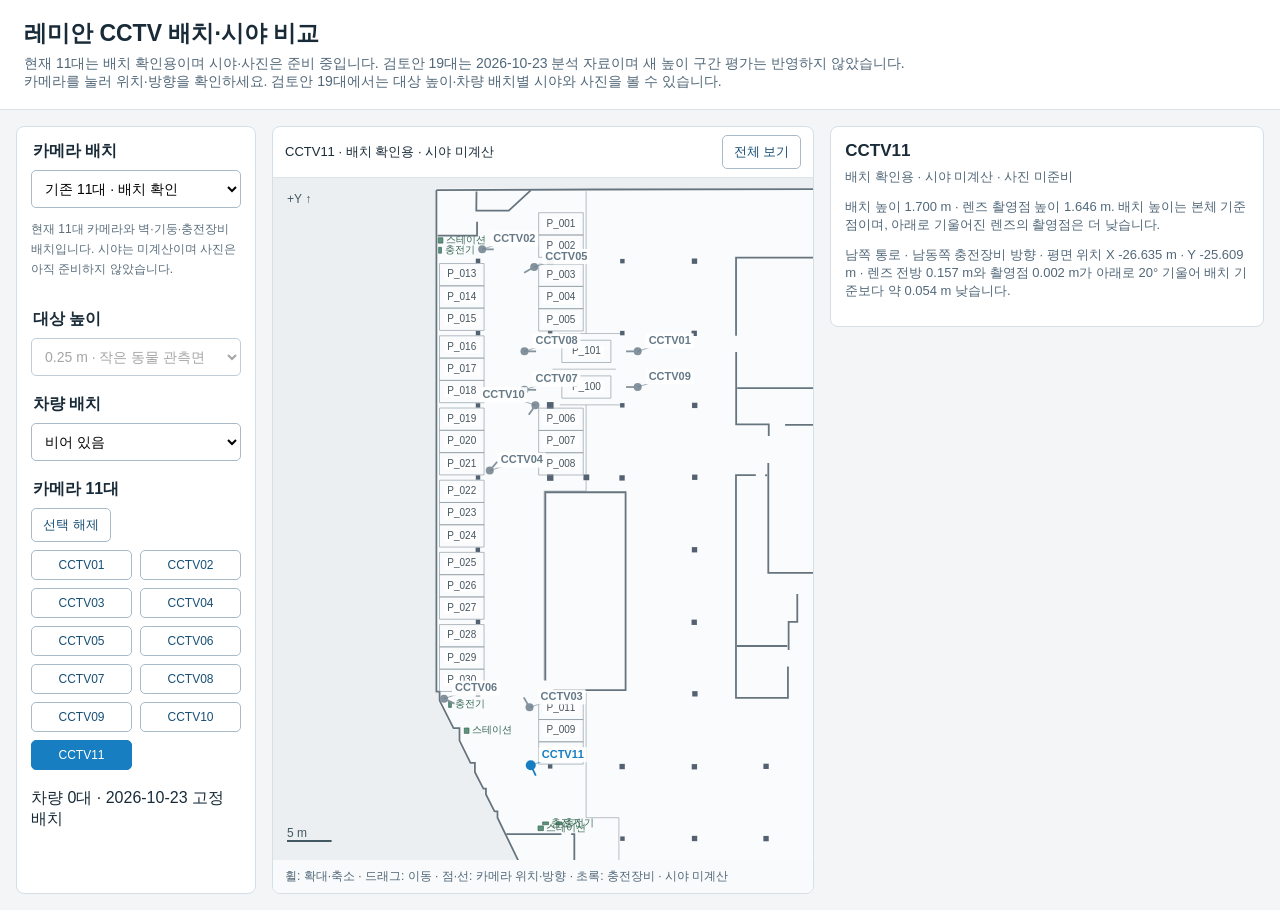
==== web/index.html @ c78596e7 "최신 11대 카메라 배치와 CCTV11 위치 미리보기 제공 Replace the old10 entry with an explicit placement-only current11 l" ====
<!doctype html><html lang="ko"><head><meta charset="utf-8"><meta name="viewport" content="width=device-width,initial-scale=1"><title>레미안 CCTV 배치·시야 비교</title><link rel="stylesheet" href="viewer.css"></head><body><header><h1>레미안 CCTV 배치·시야 비교</h1><p>현재 11대는 배치 확인용이며 시야·사진은 준비 중입니다. 검토안 19대는 2026-10-23 분석 자료이며 새 높이 구간 평가는 반영하지 않았습니다.</p><p>카메라를 눌러 위치·방향을 확인하세요. 검토안 19대에서는 대상 높이·차량 배치별 시야와 사진을 볼 수 있습니다.</p></header><main><aside><fieldset><legend>카메라 배치</legend><select id="layout" aria-label="카메라 배치"></select><p id="layout-description" class="note"></p></fieldset><fieldset><legend>대상 높이</legend><select id="height" aria-label="대상 높이"></select></fieldset><fieldset><legend>차량 배치</legend><select id="scenario" aria-label="차량 배치"><option value="empty">비어 있음</option><option value="full">꽉 참 · 29대</option><option value="double">이면주차 포함 · 35대</option></select></fieldset><fieldset><legend>카메라 <span id="count"></span></legend><div class="buttons"><button id="clear">선택 해제</button></div><div id="cameras"></div></fieldset><p id="vehicles"></p></aside><section class="map"><div class="toolbar"><span id="status" role="status">시야 데이터를 불러오는 중…</span><button id="fit">전체 보기</button></div><canvas id="plan" aria-label="CCTV 배치 평면도"></canvas><p id="map-help" class="help">휠: 확대·축소 · 드래그: 이동 · 연한 파랑: 전체 시야 · 진한 파랑: 선택한 카메라</p></section><section class="photo-panel"><h2 id="photo-title">카메라를 선택하세요</h2><p id="photo-scenario"></p><p id="camera-height"></p><p id="camera-location"></p><a id="photo-link" target="_blank" rel="noopener" hidden><img id="photo" alt="" hidden></a></section></main><script type="module" src="viewer.mjs"></script></body></html>
---- web/viewer.css ----
*{box-sizing:border-box}body{margin:0;font-family:Arial,"Noto Sans KR",sans-serif;background:#f3f5f7;color:#192b38}header{padding:18px 24px;background:white;border-bottom:1px solid #d9e2e9}h1{font-size:23px;margin:0 0 6px}header p{margin:0;color:#526879;font-size:14px}main{display:grid;grid-template-columns:240px minmax(300px,1fr) minmax(280px,.8fr);gap:16px;padding:16px;height:calc(100dvh - 100px);min-height:600px}aside{overflow:auto;padding:14px;background:white;border:1px solid #d5dfe7;border-radius:8px}fieldset{border:0;padding:0;margin:0 0 18px}legend{font-weight:bold;margin-bottom:8px}select{width:100%;padding:9px;border:1px solid #a8bac7;border-radius:5px;background:white;font-size:14px}button{cursor:pointer;padding:7px 11px;background:white;border:1px solid #a8bac7;border-radius:5px;color:#174f76}.buttons{display:flex;gap:7px;margin-bottom:8px}#cameras{display:grid;grid-template-columns:1fr 1fr;gap:8px}label{font-size:14px;display:flex;align-items:center;gap:4px}.camera-button{padding:7px 4px;font-size:12px;overflow-wrap:anywhere}.camera-button[aria-pressed="true"]{background:#167ec1;color:white;border-color:#167ec1}.note{font-size:12px;color:#5b6f7d;line-height:1.65}.map{display:flex;flex-direction:column;min-width:0;min-height:0;border:1px solid #d5dfe7;background:white;border-radius:8px;overflow:hidden}.toolbar{padding:8px 12px;border-bottom:1px solid #dce4eb;display:flex;justify-content:space-between;align-items:center;gap:10px;font-size:13px}canvas{display:block;flex:1;min-height:0;width:100%;touch-action:none;cursor:grab}canvas:active{cursor:grabbing}.help{margin:0;padding:8px 12px;background:#f8fafb;font-size:12px;color:#526879}button:focus-visible,select:focus-visible,input:focus-visible{outline:3px solid #e69f00;outline-offset:2px}@media(max-width:760px){header{padding:14px}main{display:flex;flex-direction:column;height:auto;padding:10px;min-height:0}aside{overflow:visible;display:grid;grid-template-columns:1fr 1fr;gap:12px}fieldset{margin:0}fieldset:nth-child(1),fieldset:nth-child(4){grid-column:1/-1}#cameras{grid-template-columns:repeat(5,1fr);gap:8px 2px}label{font-size:12px}.note{grid-column:1/-1;margin:0}.map{height:75dvh;min-height:520px}#vehicles{margin:0;font-size:13px}.help{font-size:11px}}

.photo-panel{min-width:0;padding:14px;background:white;border:1px solid #d5dfe7;border-radius:8px;overflow:auto;align-self:start}.photo-panel h2{font-size:17px;margin:0 0 7px}.photo-panel p{font-size:13px;color:#526879;margin:0 0 12px}.photo-panel img{width:100%;height:auto;display:block}.photo-panel a{display:block}.photo-panel [hidden]{display:none}.photo-panel a:focus-visible{outline:3px solid #e69f00}.camera-button:focus-visible{outline:3px solid #e69f00;outline-offset:2px}@media(min-width:761px) and (max-width:1100px){main{grid-template-columns:240px 1fr;height:auto;min-height:calc(100dvh - 100px)}.map{height:75dvh;min-height:600px}.photo-panel{grid-column:2}}@media(max-width:760px){.photo-panel{width:100%;overflow:visible}.camera-button{font-size:11px}}
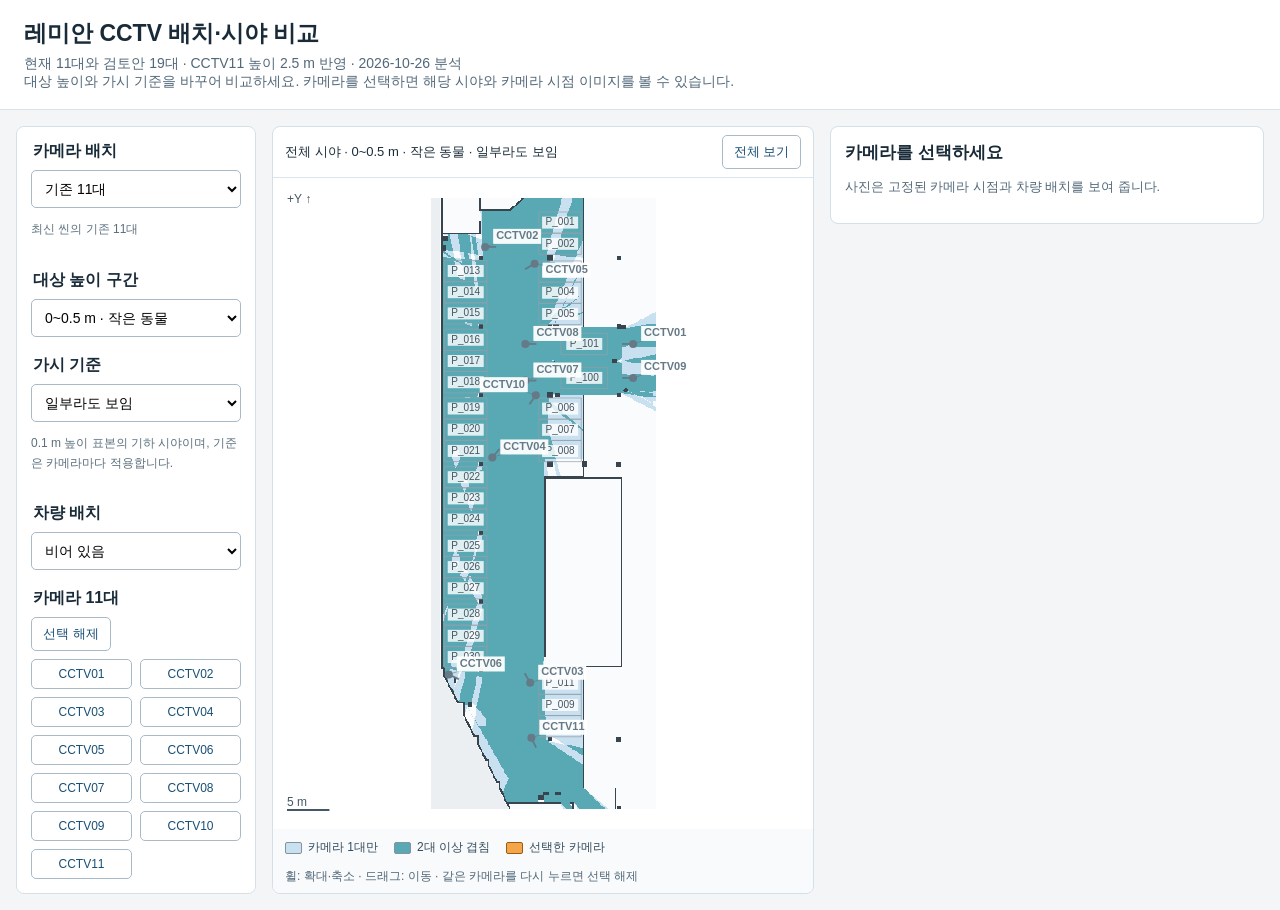
==== commit 6f367beb: "최신 CCTV 사진과 높이 구간별 단일·중복·선택 시야 제공 Refresh current11 and unchanged19 camera layouts on the same scene" ====
--- a/web/index.html
+++ b/web/index.html
@@ -1 +1,17 @@
-<!doctype html><html lang="ko"><head><meta charset="utf-8"><meta name="viewport" content="width=device-width,initial-scale=1"><title>레미안 CCTV 배치·시야 비교</title><link rel="stylesheet" href="viewer.css"></head><body><header><h1>레미안 CCTV 배치·시야 비교</h1><p>현재 11대는 배치 확인용이며 시야·사진은 준비 중입니다. 검토안 19대는 2026-10-23 분석 자료이며 새 높이 구간 평가는 반영하지 않았습니다.</p><p>카메라를 눌러 위치·방향을 확인하세요. 검토안 19대에서는 대상 높이·차량 배치별 시야와 사진을 볼 수 있습니다.</p></header><main><aside><fieldset><legend>카메라 배치</legend><select id="layout" aria-label="카메라 배치"></select><p id="layout-description" class="note"></p></fieldset><fieldset><legend>대상 높이</legend><select id="height" aria-label="대상 높이"></select></fieldset><fieldset><legend>차량 배치</legend><select id="scenario" aria-label="차량 배치"><option value="empty">비어 있음</option><option value="full">꽉 참 · 29대</option><option value="double">이면주차 포함 · 35대</option></select></fieldset><fieldset><legend>카메라 <span id="count"></span></legend><div class="buttons"><button id="clear">선택 해제</button></div><div id="cameras"></div></fieldset><p id="vehicles"></p></aside><section class="map"><div class="toolbar"><span id="status" role="status">시야 데이터를 불러오는 중…</span><button id="fit">전체 보기</button></div><canvas id="plan" aria-label="CCTV 배치 평면도"></canvas><p id="map-help" class="help">휠: 확대·축소 · 드래그: 이동 · 연한 파랑: 전체 시야 · 진한 파랑: 선택한 카메라</p></section><section class="photo-panel"><h2 id="photo-title">카메라를 선택하세요</h2><p id="photo-scenario"></p><p id="camera-height"></p><p id="camera-location"></p><a id="photo-link" target="_blank" rel="noopener" hidden><img id="photo" alt="" hidden></a></section></main><script type="module" src="viewer.mjs"></script></body></html>
+<!doctype html>
+<html lang="ko">
+<head><meta charset="utf-8"><meta name="viewport" content="width=device-width,initial-scale=1"><title>레미안 CCTV 배치·시야 비교</title><link rel="stylesheet" href="viewer.css"></head>
+<body>
+<header><h1>레미안 CCTV 배치·시야 비교</h1><p>현재 11대와 검토안 19대 · CCTV11 높이 2.5 m 반영 · 2026-10-26 분석</p><p>대상 높이와 가시 기준을 바꾸어 비교하세요. 카메라를 선택하면 해당 시야와 카메라 시점 이미지를 볼 수 있습니다.</p></header>
+<main>
+<aside>
+<fieldset><legend>카메라 배치</legend><select id="layout" aria-label="카메라 배치"></select><p id="layout-description" class="note"></p></fieldset>
+<fieldset><legend>대상 높이 구간</legend><select id="band" aria-label="대상 높이 구간"></select></fieldset>
+<fieldset><legend>가시 기준</legend><select id="mode" aria-label="가시 기준"></select><p class="note">0.1 m 높이 표본의 기하 시야이며, 기준은 카메라마다 적용합니다.</p></fieldset>
+<fieldset><legend>차량 배치</legend><select id="scenario" aria-label="차량 배치"><option value="empty">비어 있음</option><option value="full">꽉 참 · 29대</option><option value="double">이면주차 포함 · 35대</option></select></fieldset>
+<fieldset class="camera-controls"><legend>카메라 <span id="count"></span></legend><div class="buttons"><button id="clear">선택 해제</button></div><div id="cameras"></div></fieldset><p id="vehicles"></p>
+</aside>
+<section class="map"><div class="toolbar"><span id="status" role="status">시야 데이터를 불러오는 중…</span><button id="fit">전체 보기</button></div><canvas id="plan" aria-label="CCTV 가시 영역 평면도"></canvas><ul class="coverage-legend" aria-label="가시 영역 색상"><li><span class="swatch single"></span>카메라 1대만</li><li><span class="swatch overlap"></span>2대 이상 겹침</li><li><span class="swatch selected"></span>선택한 카메라</li></ul><p id="map-help" class="help">휠: 확대·축소 · 드래그: 이동 · 같은 카메라를 다시 누르면 선택 해제</p></section>
+<section class="photo-panel"><h2 id="photo-title">카메라를 선택하세요</h2><p id="photo-scenario"></p><p id="camera-height"></p><p id="camera-location"></p><a id="photo-link" target="_blank" rel="noopener" hidden><img id="photo" alt="" hidden></a><p class="note">사진은 고정된 카메라 시점과 차량 배치를 보여 줍니다.</p></section>
+</main><script type="module" src="viewer.mjs"></script>
+</body></html>
--- a/web/viewer.css
+++ b/web/viewer.css
@@ -1,3 +1,5 @@
-*{box-sizing:border-box}body{margin:0;font-family:Arial,"Noto Sans KR",sans-serif;background:#f3f5f7;color:#192b38}header{padding:18px 24px;background:white;border-bottom:1px solid #d9e2e9}h1{font-size:23px;margin:0 0 6px}header p{margin:0;color:#526879;font-size:14px}main{display:grid;grid-template-columns:240px minmax(300px,1fr) minmax(280px,.8fr);gap:16px;padding:16px;height:calc(100dvh - 100px);min-height:600px}aside{overflow:auto;padding:14px;background:white;border:1px solid #d5dfe7;border-radius:8px}fieldset{border:0;padding:0;margin:0 0 18px}legend{font-weight:bold;margin-bottom:8px}select{width:100%;padding:9px;border:1px solid #a8bac7;border-radius:5px;background:white;font-size:14px}button{cursor:pointer;padding:7px 11px;background:white;border:1px solid #a8bac7;border-radius:5px;color:#174f76}.buttons{display:flex;gap:7px;margin-bottom:8px}#cameras{display:grid;grid-template-columns:1fr 1fr;gap:8px}label{font-size:14px;display:flex;align-items:center;gap:4px}.camera-button{padding:7px 4px;font-size:12px;overflow-wrap:anywhere}.camera-button[aria-pressed="true"]{background:#167ec1;color:white;border-color:#167ec1}.note{font-size:12px;color:#5b6f7d;line-height:1.65}.map{display:flex;flex-direction:column;min-width:0;min-height:0;border:1px solid #d5dfe7;background:white;border-radius:8px;overflow:hidden}.toolbar{padding:8px 12px;border-bottom:1px solid #dce4eb;display:flex;justify-content:space-between;align-items:center;gap:10px;font-size:13px}canvas{display:block;flex:1;min-height:0;width:100%;touch-action:none;cursor:grab}canvas:active{cursor:grabbing}.help{margin:0;padding:8px 12px;background:#f8fafb;font-size:12px;color:#526879}button:focus-visible,select:focus-visible,input:focus-visible{outline:3px solid #e69f00;outline-offset:2px}@media(max-width:760px){header{padding:14px}main{display:flex;flex-direction:column;height:auto;padding:10px;min-height:0}aside{overflow:visible;display:grid;grid-template-columns:1fr 1fr;gap:12px}fieldset{margin:0}fieldset:nth-child(1),fieldset:nth-child(4){grid-column:1/-1}#cameras{grid-template-columns:repeat(5,1fr);gap:8px 2px}label{font-size:12px}.note{grid-column:1/-1;margin:0}.map{height:75dvh;min-height:520px}#vehicles{margin:0;font-size:13px}.help{font-size:11px}}
+*{box-sizing:border-box}body{margin:0;font-family:Arial,"Noto Sans KR",sans-serif;background:#f3f5f7;color:#192b38}header{padding:18px 24px;background:white;border-bottom:1px solid #d9e2e9}h1{font-size:23px;margin:0 0 6px}header p{margin:0;color:#526879;font-size:14px}main{display:grid;grid-template-columns:240px minmax(300px,1fr) minmax(280px,.8fr);gap:16px;padding:16px;height:calc(100dvh - 100px);min-height:600px}aside{overflow:auto;padding:14px;background:white;border:1px solid #d5dfe7;border-radius:8px}fieldset{border:0;padding:0;margin:0 0 18px}legend{font-weight:bold;margin-bottom:8px}select{width:100%;padding:9px;border:1px solid #a8bac7;border-radius:5px;background:white;font-size:14px}button{cursor:pointer;padding:7px 11px;background:white;border:1px solid #a8bac7;border-radius:5px;color:#174f76}.buttons{display:flex;gap:7px;margin-bottom:8px}#cameras{display:grid;grid-template-columns:1fr 1fr;gap:8px}label{font-size:14px;display:flex;align-items:center;gap:4px}.camera-button{padding:7px 4px;font-size:12px;overflow-wrap:anywhere}.camera-button[aria-pressed="true"]{background:#f3a64a;color:#40280a;border-color:#9b5b12;font-weight:bold}.note{font-size:12px;color:#5b6f7d;line-height:1.65}.map{display:flex;flex-direction:column;min-width:0;min-height:0;border:1px solid #d5dfe7;background:white;border-radius:8px;overflow:hidden}.toolbar{padding:8px 12px;border-bottom:1px solid #dce4eb;display:flex;justify-content:space-between;align-items:center;gap:10px;font-size:13px}canvas{display:block;flex:1;min-height:0;width:100%;touch-action:none;cursor:grab}canvas:active{cursor:grabbing}.help{margin:0;padding:8px 12px;background:#f8fafb;font-size:12px;color:#526879}button:focus-visible,select:focus-visible,input:focus-visible{outline:3px solid #e69f00;outline-offset:2px}@media(max-width:760px){header{padding:14px}main{display:flex;flex-direction:column;height:auto;padding:10px;min-height:0}aside{overflow:visible;display:grid;grid-template-columns:1fr 1fr;gap:12px}fieldset{margin:0}fieldset:nth-child(1),fieldset.camera-controls{grid-column:1/-1}#cameras{grid-template-columns:repeat(5,1fr);gap:8px 2px}label{font-size:12px}.note{grid-column:1/-1;margin:0}.map{height:75dvh;min-height:520px}#vehicles{margin:0;font-size:13px}.help{font-size:11px}}
 
 .photo-panel{min-width:0;padding:14px;background:white;border:1px solid #d5dfe7;border-radius:8px;overflow:auto;align-self:start}.photo-panel h2{font-size:17px;margin:0 0 7px}.photo-panel p{font-size:13px;color:#526879;margin:0 0 12px}.photo-panel img{width:100%;height:auto;display:block}.photo-panel a{display:block}.photo-panel [hidden]{display:none}.photo-panel a:focus-visible{outline:3px solid #e69f00}.camera-button:focus-visible{outline:3px solid #e69f00;outline-offset:2px}@media(min-width:761px) and (max-width:1100px){main{grid-template-columns:240px 1fr;height:auto;min-height:calc(100dvh - 100px)}.map{height:75dvh;min-height:600px}.photo-panel{grid-column:2}}@media(max-width:760px){.photo-panel{width:100%;overflow:visible}.camera-button{font-size:11px}}
+
+.coverage-legend{display:flex;flex-wrap:wrap;gap:8px 16px;list-style:none;margin:0;padding:10px 12px 4px;background:#f8fafb;font-size:12px;color:#344c5c}.coverage-legend li{display:flex;align-items:center;gap:6px}.swatch{width:17px;height:12px;border:1px solid #84939d;border-radius:2px}.swatch.single{background:#c8e0ef}.swatch.overlap{background:#58a9b4}.swatch.selected{background:#f3a64a;border-color:#9b5b12}
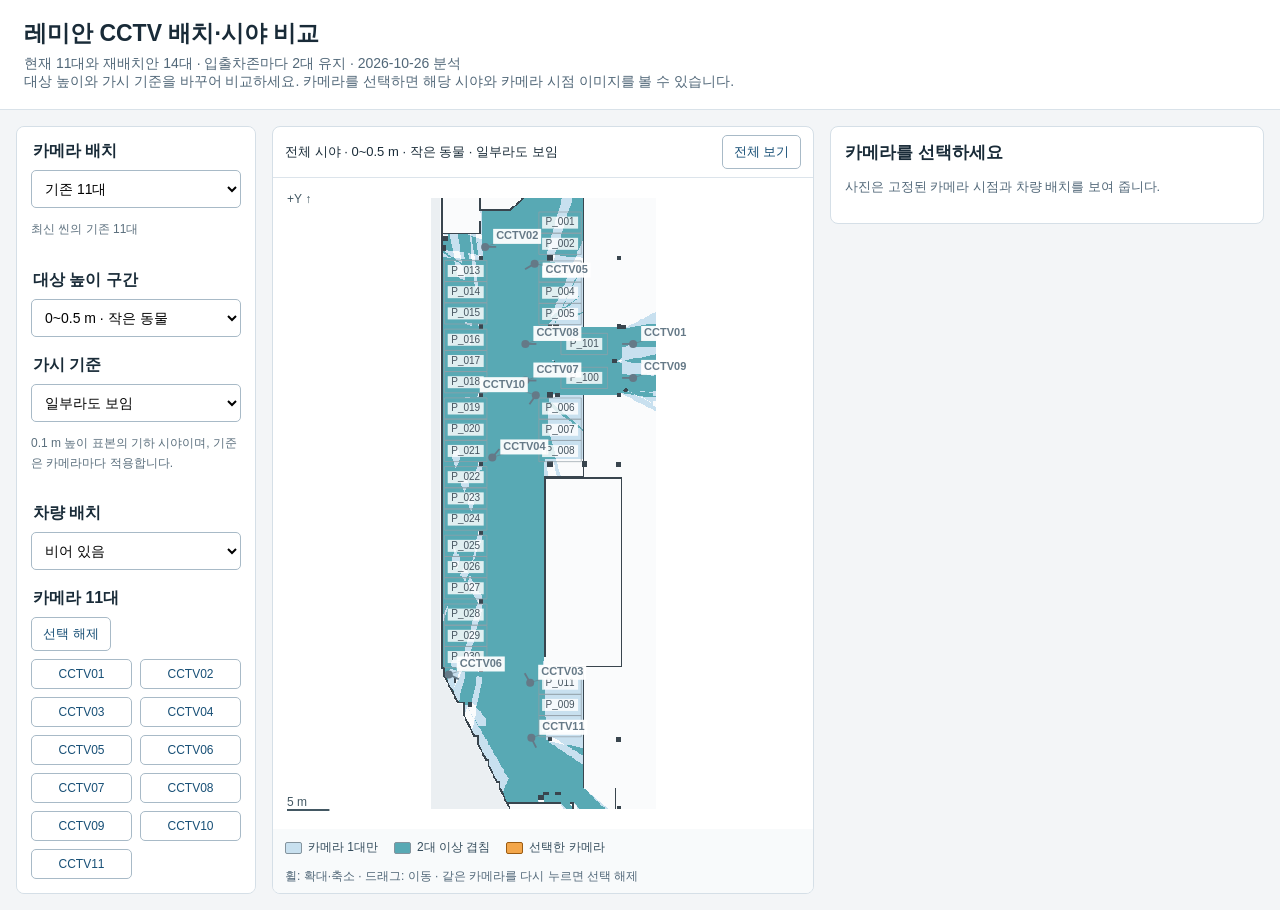
==== commit dde534b9: "카메라 역할과 실제 구도를 기준으로 14대 재배치안 갱신" ====
--- a/web/index.html
+++ b/web/index.html
@@ -2,7 +2,7 @@
 <html lang="ko">
 <head><meta charset="utf-8"><meta name="viewport" content="width=device-width,initial-scale=1"><title>레미안 CCTV 배치·시야 비교</title><link rel="stylesheet" href="viewer.css"></head>
 <body>
-<header><h1>레미안 CCTV 배치·시야 비교</h1><p>현재 11대와 검토안 19대 · CCTV11 높이 2.5 m 반영 · 2026-10-26 분석</p><p>대상 높이와 가시 기준을 바꾸어 비교하세요. 카메라를 선택하면 해당 시야와 카메라 시점 이미지를 볼 수 있습니다.</p></header>
+<header><h1>레미안 CCTV 배치·시야 비교</h1><p>현재 11대와 재배치안 14대 · 입출차존마다 2대 유지 · 2026-10-26 분석</p><p>대상 높이와 가시 기준을 바꾸어 비교하세요. 카메라를 선택하면 해당 시야와 카메라 시점 이미지를 볼 수 있습니다.</p></header>
 <main>
 <aside>
 <fieldset><legend>카메라 배치</legend><select id="layout" aria-label="카메라 배치"></select><p id="layout-description" class="note"></p></fieldset>
@@ -12,6 +12,6 @@
 <fieldset class="camera-controls"><legend>카메라 <span id="count"></span></legend><div class="buttons"><button id="clear">선택 해제</button></div><div id="cameras"></div></fieldset><p id="vehicles"></p>
 </aside>
 <section class="map"><div class="toolbar"><span id="status" role="status">시야 데이터를 불러오는 중…</span><button id="fit">전체 보기</button></div><canvas id="plan" aria-label="CCTV 가시 영역 평면도"></canvas><ul class="coverage-legend" aria-label="가시 영역 색상"><li><span class="swatch single"></span>카메라 1대만</li><li><span class="swatch overlap"></span>2대 이상 겹침</li><li><span class="swatch selected"></span>선택한 카메라</li></ul><p id="map-help" class="help">휠: 확대·축소 · 드래그: 이동 · 같은 카메라를 다시 누르면 선택 해제</p></section>
-<section class="photo-panel"><h2 id="photo-title">카메라를 선택하세요</h2><p id="photo-scenario"></p><p id="camera-height"></p><p id="camera-location"></p><a id="photo-link" target="_blank" rel="noopener" hidden><img id="photo" alt="" hidden></a><p class="note">사진은 고정된 카메라 시점과 차량 배치를 보여 줍니다.</p></section>
+<section class="photo-panel"><h2 id="photo-title">카메라를 선택하세요</h2><p id="camera-height"></p><p id="camera-location"></p><a id="photo-link" target="_blank" rel="noopener" hidden><img id="photo" alt="" hidden></a><p class="note">사진은 고정된 카메라 시점과 차량 배치를 보여 줍니다.</p></section>
 </main><script type="module" src="viewer.mjs"></script>
 </body></html>
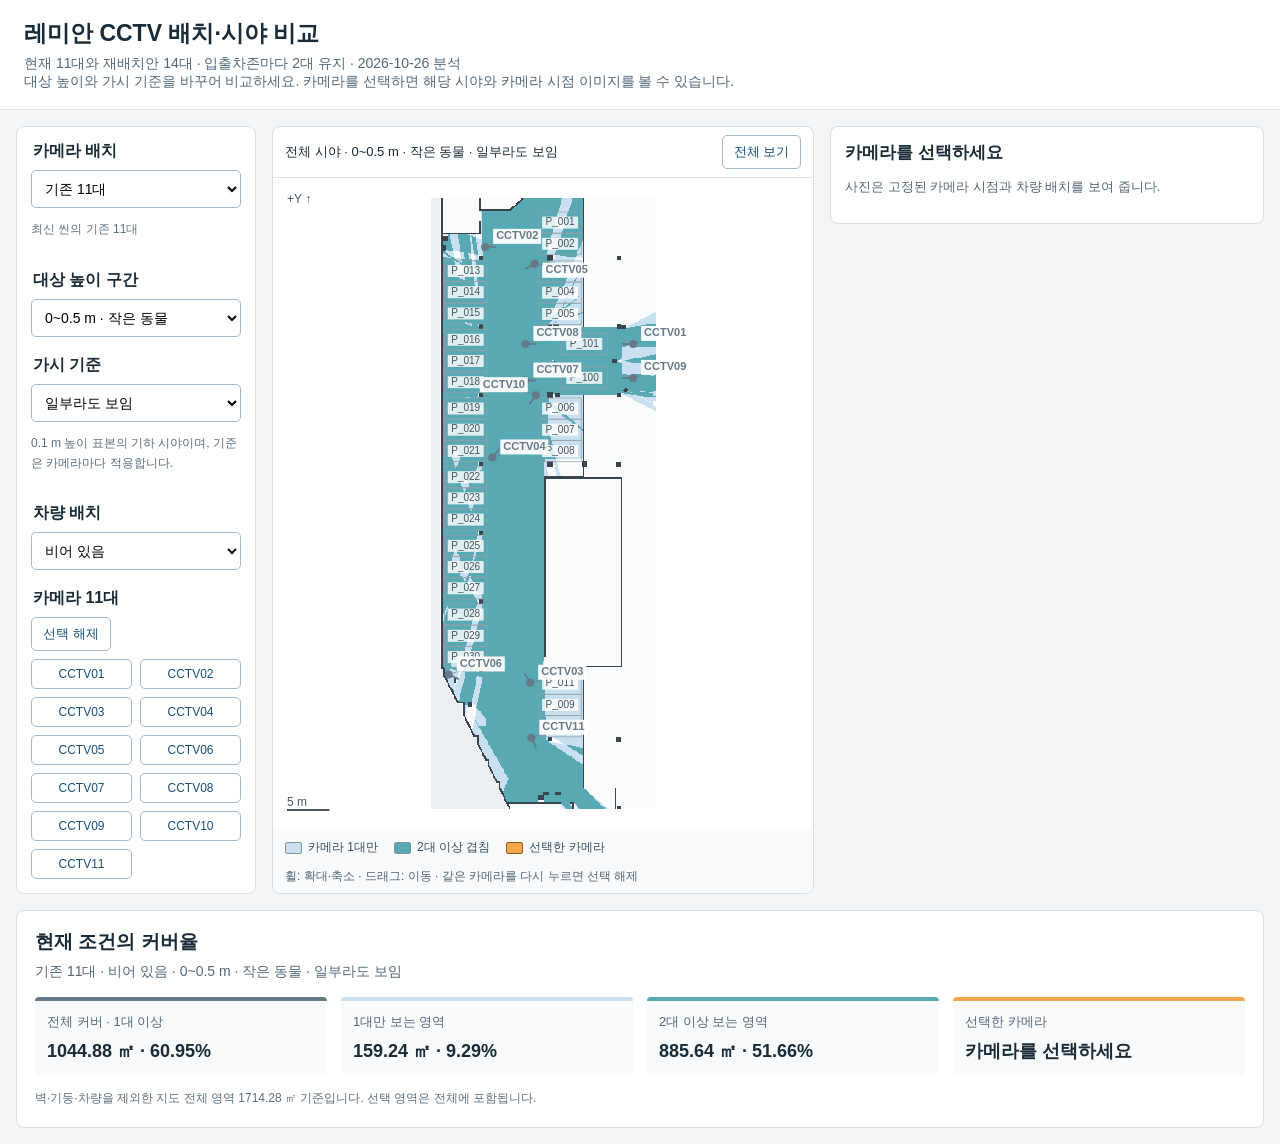
==== commit f0d515b3: "현재 옵션의 단일·중복·선택 커버율을 화면 하단에 표시" ====
--- a/web/index.html
+++ b/web/index.html
@@ -13,5 +13,14 @@
 </aside>
 <section class="map"><div class="toolbar"><span id="status" role="status">시야 데이터를 불러오는 중…</span><button id="fit">전체 보기</button></div><canvas id="plan" aria-label="CCTV 가시 영역 평면도"></canvas><ul class="coverage-legend" aria-label="가시 영역 색상"><li><span class="swatch single"></span>카메라 1대만</li><li><span class="swatch overlap"></span>2대 이상 겹침</li><li><span class="swatch selected"></span>선택한 카메라</li></ul><p id="map-help" class="help">휠: 확대·축소 · 드래그: 이동 · 같은 카메라를 다시 누르면 선택 해제</p></section>
 <section class="photo-panel"><h2 id="photo-title">카메라를 선택하세요</h2><p id="camera-height"></p><p id="camera-location"></p><a id="photo-link" target="_blank" rel="noopener" hidden><img id="photo" alt="" hidden></a><p class="note">사진은 고정된 카메라 시점과 차량 배치를 보여 줍니다.</p></section>
-</main><script type="module" src="viewer.mjs"></script>
+</main>
+<section id="coverage" class="coverage-summary" aria-labelledby="coverage-title" hidden>
+<h2 id="coverage-title">현재 조건의 커버율</h2><p id="coverage-context"></p>
+<dl class="coverage-stats">
+<div><dt>전체 커버 · 1대 이상</dt><dd id="coverage-total">—</dd></div>
+<div class="single"><dt>1대만 보는 영역</dt><dd id="coverage-single">—</dd></div>
+<div class="overlap"><dt>2대 이상 보는 영역</dt><dd id="coverage-overlap">—</dd></div>
+<div class="selected"><dt id="coverage-selected-label">선택한 카메라</dt><dd id="coverage-selected">카메라를 선택하세요</dd></div>
+</dl><p id="coverage-basis" class="note"></p>
+</section><script type="module" src="viewer.mjs"></script>
 </body></html>
--- a/web/viewer.css
+++ b/web/viewer.css
@@ -3,3 +3,5 @@
 .photo-panel{min-width:0;padding:14px;background:white;border:1px solid #d5dfe7;border-radius:8px;overflow:auto;align-self:start}.photo-panel h2{font-size:17px;margin:0 0 7px}.photo-panel p{font-size:13px;color:#526879;margin:0 0 12px}.photo-panel img{width:100%;height:auto;display:block}.photo-panel a{display:block}.photo-panel [hidden]{display:none}.photo-panel a:focus-visible{outline:3px solid #e69f00}.camera-button:focus-visible{outline:3px solid #e69f00;outline-offset:2px}@media(min-width:761px) and (max-width:1100px){main{grid-template-columns:240px 1fr;height:auto;min-height:calc(100dvh - 100px)}.map{height:75dvh;min-height:600px}.photo-panel{grid-column:2}}@media(max-width:760px){.photo-panel{width:100%;overflow:visible}.camera-button{font-size:11px}}
 
 .coverage-legend{display:flex;flex-wrap:wrap;gap:8px 16px;list-style:none;margin:0;padding:10px 12px 4px;background:#f8fafb;font-size:12px;color:#344c5c}.coverage-legend li{display:flex;align-items:center;gap:6px}.swatch{width:17px;height:12px;border:1px solid #84939d;border-radius:2px}.swatch.single{background:#c8e0ef}.swatch.overlap{background:#58a9b4}.swatch.selected{background:#f3a64a;border-color:#9b5b12}
+
+.coverage-summary{margin:0 16px 16px;padding:18px;background:white;border:1px solid #d5dfe7;border-radius:8px}.coverage-summary h2{font-size:19px;margin:0 0 8px}#coverage-context{font-size:14px;color:#526879;margin:0 0 16px}.coverage-stats{display:grid;grid-template-columns:repeat(4,minmax(0,1fr));gap:14px;margin:0 0 14px}.coverage-stats>div{padding:12px;border-top:4px solid #657987;background:#f8fafb;border-radius:4px}.coverage-stats>.single{border-color:#c8e0ef}.coverage-stats>.overlap{border-color:#58a9b4}.coverage-stats>.selected{border-color:#f3a64a}.coverage-stats dt{font-size:13px;color:#526879;margin-bottom:8px}.coverage-stats dd{font-size:18px;font-weight:bold;margin:0;overflow-wrap:anywhere;font-variant-numeric:tabular-nums}#coverage-basis{margin:0}@media(max-width:760px){.coverage-summary{margin:0 10px 10px;padding:14px}.coverage-stats{grid-template-columns:repeat(2,minmax(0,1fr));gap:10px}.coverage-stats dd{font-size:16px}}
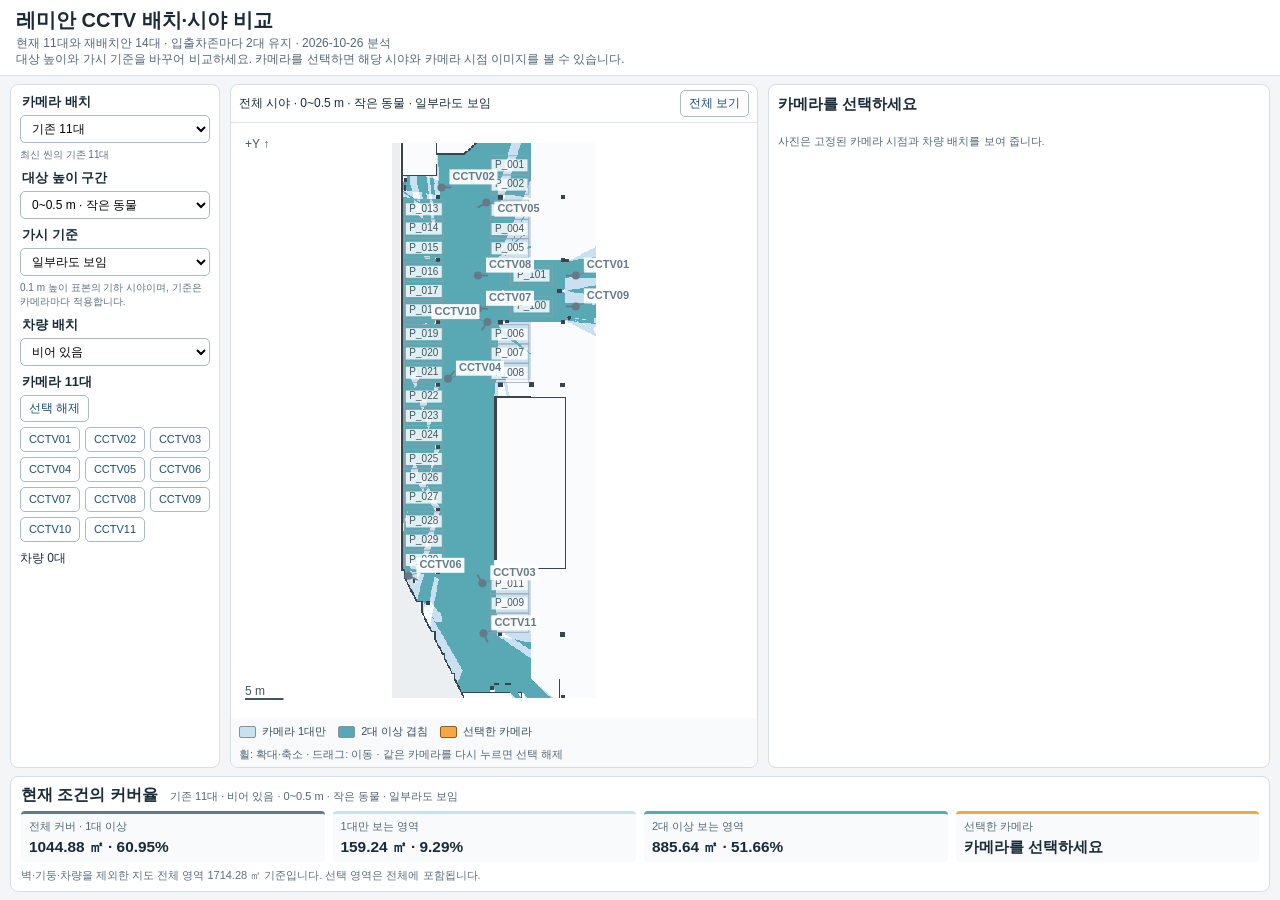
==== commit 11ae9eb6: "지도·사진·커버율을 데스크톱 한 화면에 배치" ====
--- a/web/index.html
+++ b/web/index.html
@@ -15,7 +15,7 @@
 <section class="photo-panel"><h2 id="photo-title">카메라를 선택하세요</h2><p id="camera-height"></p><p id="camera-location"></p><a id="photo-link" target="_blank" rel="noopener" hidden><img id="photo" alt="" hidden></a><p class="note">사진은 고정된 카메라 시점과 차량 배치를 보여 줍니다.</p></section>
 </main>
 <section id="coverage" class="coverage-summary" aria-labelledby="coverage-title" hidden>
-<h2 id="coverage-title">현재 조건의 커버율</h2><p id="coverage-context"></p>
+<div class="coverage-heading"><h2 id="coverage-title">현재 조건의 커버율</h2><p id="coverage-context"></p></div>
 <dl class="coverage-stats">
 <div><dt>전체 커버 · 1대 이상</dt><dd id="coverage-total">—</dd></div>
 <div class="single"><dt>1대만 보는 영역</dt><dd id="coverage-single">—</dd></div>
--- a/web/viewer.css
+++ b/web/viewer.css
@@ -1,7 +1,23 @@
-*{box-sizing:border-box}body{margin:0;font-family:Arial,"Noto Sans KR",sans-serif;background:#f3f5f7;color:#192b38}header{padding:18px 24px;background:white;border-bottom:1px solid #d9e2e9}h1{font-size:23px;margin:0 0 6px}header p{margin:0;color:#526879;font-size:14px}main{display:grid;grid-template-columns:240px minmax(300px,1fr) minmax(280px,.8fr);gap:16px;padding:16px;height:calc(100dvh - 100px);min-height:600px}aside{overflow:auto;padding:14px;background:white;border:1px solid #d5dfe7;border-radius:8px}fieldset{border:0;padding:0;margin:0 0 18px}legend{font-weight:bold;margin-bottom:8px}select{width:100%;padding:9px;border:1px solid #a8bac7;border-radius:5px;background:white;font-size:14px}button{cursor:pointer;padding:7px 11px;background:white;border:1px solid #a8bac7;border-radius:5px;color:#174f76}.buttons{display:flex;gap:7px;margin-bottom:8px}#cameras{display:grid;grid-template-columns:1fr 1fr;gap:8px}label{font-size:14px;display:flex;align-items:center;gap:4px}.camera-button{padding:7px 4px;font-size:12px;overflow-wrap:anywhere}.camera-button[aria-pressed="true"]{background:#f3a64a;color:#40280a;border-color:#9b5b12;font-weight:bold}.note{font-size:12px;color:#5b6f7d;line-height:1.65}.map{display:flex;flex-direction:column;min-width:0;min-height:0;border:1px solid #d5dfe7;background:white;border-radius:8px;overflow:hidden}.toolbar{padding:8px 12px;border-bottom:1px solid #dce4eb;display:flex;justify-content:space-between;align-items:center;gap:10px;font-size:13px}canvas{display:block;flex:1;min-height:0;width:100%;touch-action:none;cursor:grab}canvas:active{cursor:grabbing}.help{margin:0;padding:8px 12px;background:#f8fafb;font-size:12px;color:#526879}button:focus-visible,select:focus-visible,input:focus-visible{outline:3px solid #e69f00;outline-offset:2px}@media(max-width:760px){header{padding:14px}main{display:flex;flex-direction:column;height:auto;padding:10px;min-height:0}aside{overflow:visible;display:grid;grid-template-columns:1fr 1fr;gap:12px}fieldset{margin:0}fieldset:nth-child(1),fieldset.camera-controls{grid-column:1/-1}#cameras{grid-template-columns:repeat(5,1fr);gap:8px 2px}label{font-size:12px}.note{grid-column:1/-1;margin:0}.map{height:75dvh;min-height:520px}#vehicles{margin:0;font-size:13px}.help{font-size:11px}}
+*{box-sizing:border-box}body{margin:0;font-family:Arial,"Noto Sans KR",sans-serif;background:#f3f5f7;color:#192b38}header{padding:18px 24px;background:white;border-bottom:1px solid #d9e2e9}h1{font-size:23px;margin:0 0 6px}header p{margin:0;color:#526879;font-size:14px}main{display:grid;grid-template-columns:240px minmax(300px,1fr) minmax(280px,.8fr);gap:16px;padding:16px;min-width:0;min-height:0}aside{overflow:auto;padding:14px;background:white;border:1px solid #d5dfe7;border-radius:8px}fieldset{border:0;padding:0;margin:0 0 18px}legend{font-weight:bold;margin-bottom:8px}select{width:100%;padding:9px;border:1px solid #a8bac7;border-radius:5px;background:white;font-size:14px}button{cursor:pointer;padding:7px 11px;background:white;border:1px solid #a8bac7;border-radius:5px;color:#174f76}.buttons{display:flex;gap:7px;margin-bottom:8px}#cameras{display:grid;grid-template-columns:1fr 1fr;gap:8px}label{font-size:14px;display:flex;align-items:center;gap:4px}.camera-button{padding:7px 4px;font-size:12px;overflow-wrap:anywhere}.camera-button[aria-pressed="true"]{background:#f3a64a;color:#40280a;border-color:#9b5b12;font-weight:bold}.note{font-size:12px;color:#5b6f7d;line-height:1.65}.map{display:flex;flex-direction:column;min-width:0;min-height:0;border:1px solid #d5dfe7;background:white;border-radius:8px;overflow:hidden}.toolbar{padding:8px 12px;border-bottom:1px solid #dce4eb;display:flex;justify-content:space-between;align-items:center;gap:10px;font-size:13px}canvas{display:block;flex:1;min-height:0;width:100%;touch-action:none;cursor:grab}canvas:active{cursor:grabbing}.help{margin:0;padding:8px 12px;background:#f8fafb;font-size:12px;color:#526879}button:focus-visible,select:focus-visible,input:focus-visible{outline:3px solid #e69f00;outline-offset:2px}@media(max-width:760px){header{padding:14px}main{display:flex;flex-direction:column;height:auto;padding:10px;min-height:0}aside{overflow:visible;display:grid;grid-template-columns:1fr 1fr;gap:12px}fieldset{margin:0}fieldset:nth-child(1),fieldset.camera-controls{grid-column:1/-1}#cameras{grid-template-columns:repeat(5,1fr);gap:8px 2px}label{font-size:12px}.note{grid-column:1/-1;margin:0}.map{height:75dvh;min-height:520px}#vehicles{margin:0;font-size:13px}.help{font-size:11px}}
 
-.photo-panel{min-width:0;padding:14px;background:white;border:1px solid #d5dfe7;border-radius:8px;overflow:auto;align-self:start}.photo-panel h2{font-size:17px;margin:0 0 7px}.photo-panel p{font-size:13px;color:#526879;margin:0 0 12px}.photo-panel img{width:100%;height:auto;display:block}.photo-panel a{display:block}.photo-panel [hidden]{display:none}.photo-panel a:focus-visible{outline:3px solid #e69f00}.camera-button:focus-visible{outline:3px solid #e69f00;outline-offset:2px}@media(min-width:761px) and (max-width:1100px){main{grid-template-columns:240px 1fr;height:auto;min-height:calc(100dvh - 100px)}.map{height:75dvh;min-height:600px}.photo-panel{grid-column:2}}@media(max-width:760px){.photo-panel{width:100%;overflow:visible}.camera-button{font-size:11px}}
+.photo-panel{min-width:0;padding:14px;background:white;border:1px solid #d5dfe7;border-radius:8px;overflow:auto;align-self:start}.photo-panel h2{font-size:17px;margin:0 0 7px}.photo-panel p{font-size:13px;color:#526879;margin:0 0 12px}.photo-panel img{width:100%;height:auto;display:block}.photo-panel a{display:block}.photo-panel [hidden]{display:none}.photo-panel a:focus-visible{outline:3px solid #e69f00}.camera-button:focus-visible{outline:3px solid #e69f00;outline-offset:2px}@media(max-width:760px){.photo-panel{width:100%;overflow:visible}.camera-button{font-size:11px}}
 
 .coverage-legend{display:flex;flex-wrap:wrap;gap:8px 16px;list-style:none;margin:0;padding:10px 12px 4px;background:#f8fafb;font-size:12px;color:#344c5c}.coverage-legend li{display:flex;align-items:center;gap:6px}.swatch{width:17px;height:12px;border:1px solid #84939d;border-radius:2px}.swatch.single{background:#c8e0ef}.swatch.overlap{background:#58a9b4}.swatch.selected{background:#f3a64a;border-color:#9b5b12}
 
 .coverage-summary{margin:0 16px 16px;padding:18px;background:white;border:1px solid #d5dfe7;border-radius:8px}.coverage-summary h2{font-size:19px;margin:0 0 8px}#coverage-context{font-size:14px;color:#526879;margin:0 0 16px}.coverage-stats{display:grid;grid-template-columns:repeat(4,minmax(0,1fr));gap:14px;margin:0 0 14px}.coverage-stats>div{padding:12px;border-top:4px solid #657987;background:#f8fafb;border-radius:4px}.coverage-stats>.single{border-color:#c8e0ef}.coverage-stats>.overlap{border-color:#58a9b4}.coverage-stats>.selected{border-color:#f3a64a}.coverage-stats dt{font-size:13px;color:#526879;margin-bottom:8px}.coverage-stats dd{font-size:18px;font-weight:bold;margin:0;overflow-wrap:anywhere;font-variant-numeric:tabular-nums}#coverage-basis{margin:0}@media(max-width:760px){.coverage-summary{margin:0 10px 10px;padding:14px}.coverage-stats{grid-template-columns:repeat(2,minmax(0,1fr));gap:10px}.coverage-stats dd{font-size:16px}}
+
+@media(min-width:761px){
+ body{display:grid;grid-template-rows:auto minmax(0,1fr) auto;height:100dvh;min-height:0}
+ header{padding:8px 16px}h1{font-size:20px;line-height:24px;margin:0 0 3px}header p{font-size:12px;line-height:16px}
+ main{grid-template-columns:210px minmax(0,1fr) minmax(0,.95fr);gap:10px;padding:8px 10px;min-width:0;min-height:0}
+ main>aside,main>.map,main>.photo-panel{min-width:0;min-height:0}
+ aside{padding:9px;overflow:auto}fieldset{margin-bottom:8px}legend{font-size:13px;line-height:16px;margin-bottom:5px}select{padding:5px 7px;font-size:12px;line-height:17px}
+ button{padding:4px 8px;font-size:12px}.buttons{margin-bottom:5px}#cameras{grid-template-columns:repeat(3,minmax(0,1fr));gap:5px}.camera-button{padding:4px 2px;font-size:11px;line-height:15px}
+ aside .note{font-size:10px;line-height:14px;margin:5px 0 0}#vehicles{font-size:12px;line-height:16px;margin:0}
+ .toolbar{padding:5px 8px;font-size:12px;flex:0 0 auto}.map canvas{flex:1 1 0;min-width:0;min-height:0;height:0}
+ .coverage-legend{padding:6px 8px 3px;gap:5px 12px;font-size:11px;flex:0 0 auto}.help{padding:5px 8px;font-size:11px;line-height:15px;flex:0 0 auto}
+ .photo-panel{display:flex;flex-direction:column;align-self:stretch;padding:9px;overflow:auto}.photo-panel h2{font-size:15px;line-height:20px;margin:0 0 5px;flex:0 0 auto}.photo-panel p{font-size:11px;line-height:15px;margin:0 0 5px;flex:0 0 auto}
+ .photo-panel a{display:flex;align-items:center;justify-content:center;flex:1 1 0;min-width:0;min-height:0}.photo-panel img{width:100%;height:100%;min-width:0;min-height:0;object-fit:contain}.photo-panel .note{margin:5px 0 0}
+ .coverage-summary{margin:0 10px 8px;padding:8px 10px;min-width:0}.coverage-heading{display:flex;align-items:baseline;gap:12px;height:20px;min-width:0;margin-bottom:6px}.coverage-summary h2{font-size:16px;line-height:20px;white-space:nowrap;margin:0}#coverage-context{font-size:11px;line-height:20px;white-space:nowrap;margin:0;min-width:0}
+ .coverage-stats{gap:8px;margin:0 0 6px}.coverage-stats>div{padding:5px 8px;border-top-width:3px}.coverage-stats dt{font-size:11px;line-height:15px;white-space:nowrap;margin-bottom:3px}.coverage-stats dd{font-size:clamp(12px,1.2vw,16px);line-height:20px;white-space:nowrap;overflow-wrap:normal}#coverage-basis{font-size:11px;line-height:15px;white-space:nowrap}
+}
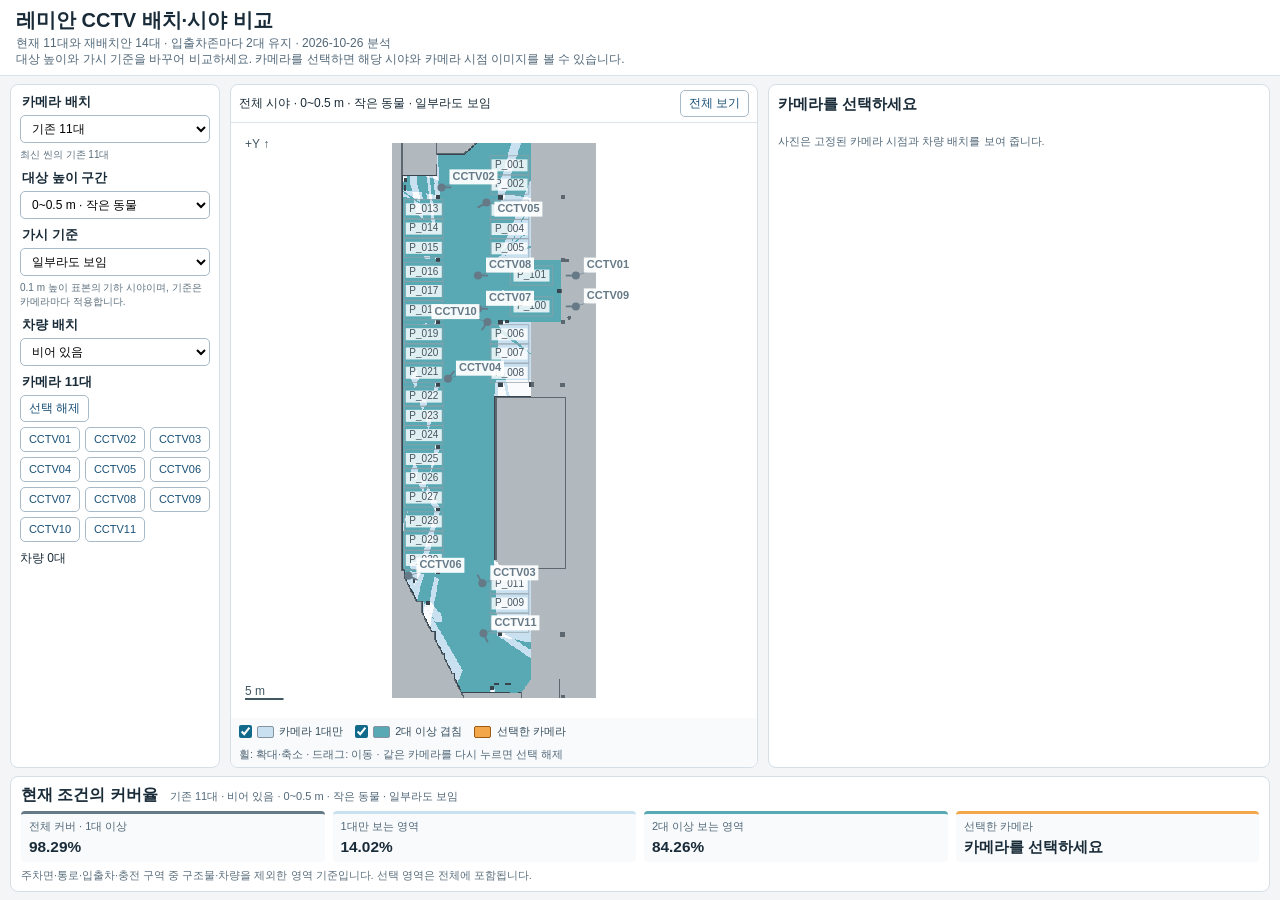
==== commit fed51a71: "주차 운영 영역 기준 커버율과 시야 표시 체크박스 제공" ====
--- a/web/index.html
+++ b/web/index.html
@@ -11,7 +11,7 @@
 <fieldset><legend>차량 배치</legend><select id="scenario" aria-label="차량 배치"><option value="empty">비어 있음</option><option value="full">꽉 참 · 29대</option><option value="double">이면주차 포함 · 35대</option></select></fieldset>
 <fieldset class="camera-controls"><legend>카메라 <span id="count"></span></legend><div class="buttons"><button id="clear">선택 해제</button></div><div id="cameras"></div></fieldset><p id="vehicles"></p>
 </aside>
-<section class="map"><div class="toolbar"><span id="status" role="status">시야 데이터를 불러오는 중…</span><button id="fit">전체 보기</button></div><canvas id="plan" aria-label="CCTV 가시 영역 평면도"></canvas><ul class="coverage-legend" aria-label="가시 영역 색상"><li><span class="swatch single"></span>카메라 1대만</li><li><span class="swatch overlap"></span>2대 이상 겹침</li><li><span class="swatch selected"></span>선택한 카메라</li></ul><p id="map-help" class="help">휠: 확대·축소 · 드래그: 이동 · 같은 카메라를 다시 누르면 선택 해제</p></section>
+<section class="map"><div class="toolbar"><span id="status" role="status">시야 데이터를 불러오는 중…</span><button id="fit">전체 보기</button></div><canvas id="plan" aria-label="CCTV 가시 영역 평면도"></canvas><ul class="coverage-legend" aria-label="가시 영역 색상"><li><label><input id="show-single" type="checkbox" checked><span class="swatch single"></span>카메라 1대만</label></li><li><label><input id="show-overlap" type="checkbox" checked><span class="swatch overlap"></span>2대 이상 겹침</label></li><li><span class="swatch selected"></span>선택한 카메라</li></ul><p id="map-help" class="help">휠: 확대·축소 · 드래그: 이동 · 같은 카메라를 다시 누르면 선택 해제</p></section>
 <section class="photo-panel"><h2 id="photo-title">카메라를 선택하세요</h2><p id="camera-height"></p><p id="camera-location"></p><a id="photo-link" target="_blank" rel="noopener" hidden><img id="photo" alt="" hidden></a><p class="note">사진은 고정된 카메라 시점과 차량 배치를 보여 줍니다.</p></section>
 </main>
 <section id="coverage" class="coverage-summary" aria-labelledby="coverage-title" hidden>
--- a/web/viewer.css
+++ b/web/viewer.css
@@ -21,3 +21,5 @@
  .coverage-summary{margin:0 10px 8px;padding:8px 10px;min-width:0}.coverage-heading{display:flex;align-items:baseline;gap:12px;height:20px;min-width:0;margin-bottom:6px}.coverage-summary h2{font-size:16px;line-height:20px;white-space:nowrap;margin:0}#coverage-context{font-size:11px;line-height:20px;white-space:nowrap;margin:0;min-width:0}
  .coverage-stats{gap:8px;margin:0 0 6px}.coverage-stats>div{padding:5px 8px;border-top-width:3px}.coverage-stats dt{font-size:11px;line-height:15px;white-space:nowrap;margin-bottom:3px}.coverage-stats dd{font-size:clamp(12px,1.2vw,16px);line-height:20px;white-space:nowrap;overflow-wrap:normal}#coverage-basis{font-size:11px;line-height:15px;white-space:nowrap}
 }
+
+.coverage-legend label{font-size:inherit;gap:5px;cursor:pointer}.coverage-legend input{margin:0;accent-color:#126a8b}
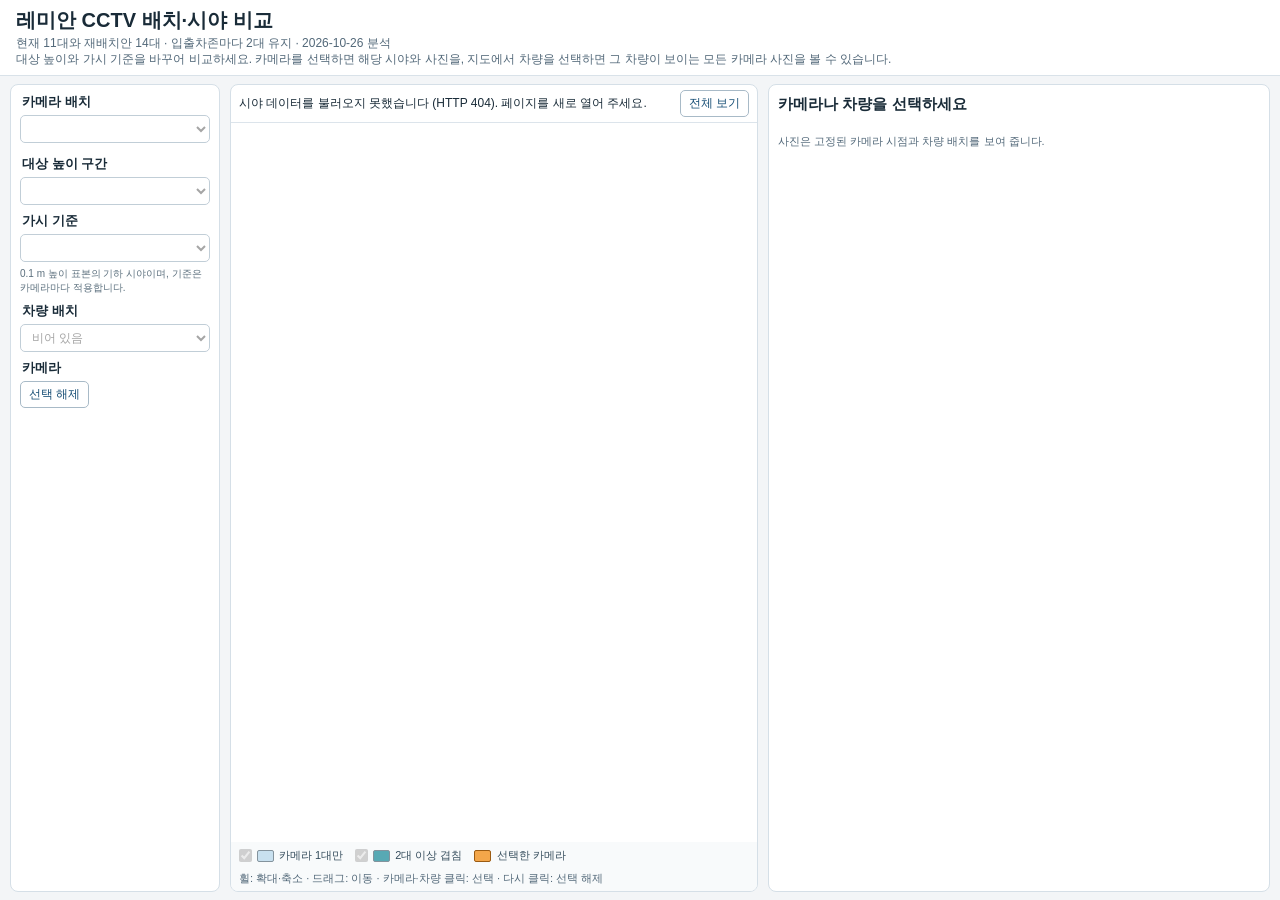
==== commit ef7b0de2: "차량 클릭으로 가시 카메라 사진과 차량 박스 표시" ====
--- a/web/index.html
+++ b/web/index.html
@@ -2,7 +2,7 @@
 <html lang="ko">
 <head><meta charset="utf-8"><meta name="viewport" content="width=device-width,initial-scale=1"><title>레미안 CCTV 배치·시야 비교</title><link rel="stylesheet" href="viewer.css"></head>
 <body>
-<header><h1>레미안 CCTV 배치·시야 비교</h1><p>현재 11대와 재배치안 14대 · 입출차존마다 2대 유지 · 2026-10-26 분석</p><p>대상 높이와 가시 기준을 바꾸어 비교하세요. 카메라를 선택하면 해당 시야와 카메라 시점 이미지를 볼 수 있습니다.</p></header>
+<header><h1>레미안 CCTV 배치·시야 비교</h1><p>현재 11대와 재배치안 14대 · 입출차존마다 2대 유지 · 2026-10-26 분석</p><p>대상 높이와 가시 기준을 바꾸어 비교하세요. 카메라를 선택하면 해당 시야와 사진을, 지도에서 차량을 선택하면 그 차량이 보이는 모든 카메라 사진을 볼 수 있습니다.</p></header>
 <main>
 <aside>
 <fieldset><legend>카메라 배치</legend><select id="layout" aria-label="카메라 배치"></select><p id="layout-description" class="note"></p></fieldset>
@@ -11,8 +11,8 @@
 <fieldset><legend>차량 배치</legend><select id="scenario" aria-label="차량 배치"><option value="empty">비어 있음</option><option value="full">꽉 참 · 29대</option><option value="double">이면주차 포함 · 35대</option></select></fieldset>
 <fieldset class="camera-controls"><legend>카메라 <span id="count"></span></legend><div class="buttons"><button id="clear">선택 해제</button></div><div id="cameras"></div></fieldset><p id="vehicles"></p>
 </aside>
-<section class="map"><div class="toolbar"><span id="status" role="status">시야 데이터를 불러오는 중…</span><button id="fit">전체 보기</button></div><canvas id="plan" aria-label="CCTV 가시 영역 평면도"></canvas><ul class="coverage-legend" aria-label="가시 영역 색상"><li><label><input id="show-single" type="checkbox" checked><span class="swatch single"></span>카메라 1대만</label></li><li><label><input id="show-overlap" type="checkbox" checked><span class="swatch overlap"></span>2대 이상 겹침</label></li><li><span class="swatch selected"></span>선택한 카메라</li></ul><p id="map-help" class="help">휠: 확대·축소 · 드래그: 이동 · 같은 카메라를 다시 누르면 선택 해제</p></section>
-<section class="photo-panel"><h2 id="photo-title">카메라를 선택하세요</h2><p id="camera-height"></p><p id="camera-location"></p><a id="photo-link" target="_blank" rel="noopener" hidden><img id="photo" alt="" hidden></a><p class="note">사진은 고정된 카메라 시점과 차량 배치를 보여 줍니다.</p></section>
+<section class="map"><div class="toolbar"><span id="status" role="status">시야 데이터를 불러오는 중…</span><button id="fit">전체 보기</button></div><canvas id="plan" aria-label="CCTV 가시 영역 평면도"></canvas><ul class="coverage-legend" aria-label="가시 영역 색상"><li><label><input id="show-single" type="checkbox" checked><span class="swatch single"></span>카메라 1대만</label></li><li><label><input id="show-overlap" type="checkbox" checked><span class="swatch overlap"></span>2대 이상 겹침</label></li><li><span class="swatch selected"></span>선택한 카메라</li></ul><p id="map-help" class="help">휠: 확대·축소 · 드래그: 이동 · 카메라·차량 클릭: 선택 · 다시 클릭: 선택 해제</p></section>
+<section id="photo-panel" class="photo-panel"><h2 id="photo-title">카메라나 차량을 선택하세요</h2><p id="camera-height"></p><p id="camera-location"></p><a id="photo-link" target="_blank" rel="noopener" hidden><img id="photo" alt="" hidden></a><div id="vehicle-gallery" class="vehicle-gallery" hidden></div><p id="photo-empty" hidden></p><p id="photo-note" class="note">사진은 고정된 카메라 시점과 차량 배치를 보여 줍니다.</p></section>
 </main>
 <section id="coverage" class="coverage-summary" aria-labelledby="coverage-title" hidden>
 <div class="coverage-heading"><h2 id="coverage-title">현재 조건의 커버율</h2><p id="coverage-context"></p></div>
@@ -22,5 +22,5 @@
 <div class="overlap"><dt>2대 이상 보는 영역</dt><dd id="coverage-overlap">—</dd></div>
 <div class="selected"><dt id="coverage-selected-label">선택한 카메라</dt><dd id="coverage-selected">카메라를 선택하세요</dd></div>
 </dl><p id="coverage-basis" class="note"></p>
-</section><script type="module" src="viewer.mjs"></script>
+</section><dialog id="vehicle-dialog" aria-labelledby="vehicle-dialog-title"><div class="vehicle-dialog-heading"><h2 id="vehicle-dialog-title"></h2><button id="vehicle-dialog-close" type="button">닫기</button></div><div id="vehicle-dialog-photo" class="vehicle-dialog-photo"></div><p class="note">시뮬레이션에서 보이는 차량 부분을 표시합니다.</p></dialog><script type="module" src="viewer.mjs"></script>
 </body></html>
--- a/web/viewer.css
+++ b/web/viewer.css
@@ -23,3 +23,7 @@
 }
 
 .coverage-legend label{font-size:inherit;gap:5px;cursor:pointer}.coverage-legend input{margin:0;accent-color:#126a8b}
+
+.photo-panel.vehicle-mode{overflow:hidden}.vehicle-gallery{min-width:0;min-height:0;overflow:auto;flex:1 1 0}.gallery-card{margin:0 0 14px}.gallery-card:last-child{margin-bottom:0}.gallery-card h3{font-size:12px;line-height:17px;margin:0 0 5px;color:#344c5c}.photo-panel .vehicle-photo{position:relative;display:block;flex:none;width:100%;min-width:0;min-height:0;overflow:hidden;padding:0;border:0;border-radius:0;background:transparent}.photo-panel .vehicle-photo img{display:block;position:absolute;inset:0;width:100%;height:100%;object-fit:fill}.vehicle-photo svg{position:absolute;inset:0;display:block;width:100%;height:100%;pointer-events:none}.photo-panel #photo-empty{margin:8px 0}.photo-panel .vehicle-gallery[hidden]{display:none}@media(max-width:760px){.photo-panel.vehicle-mode,.vehicle-gallery{overflow:visible}.vehicle-gallery{flex:none}.gallery-card h3{font-size:13px}}
+
+#vehicle-dialog{width:96vw;height:92dvh;max-width:1500px;max-height:92dvh;padding:12px;border:1px solid #a8bac7;border-radius:8px;background:white;color:#192b38}#vehicle-dialog[open]{display:flex;flex-direction:column;gap:8px}#vehicle-dialog::backdrop{background:#10202bcc}.vehicle-dialog-heading{display:flex;align-items:center;justify-content:space-between;gap:12px;flex:0 0 auto}.vehicle-dialog-heading h2{font-size:16px;line-height:22px;margin:0}.vehicle-dialog-photo{position:relative;min-width:0;min-height:0;flex:1 1 0;overflow:hidden}.vehicle-dialog-photo img,.vehicle-dialog-photo svg{position:absolute;inset:0;display:block;width:100%;height:100%}.vehicle-dialog-photo img{object-fit:contain}.vehicle-dialog-photo svg{pointer-events:none}#vehicle-dialog .note{margin:0;flex:0 0 auto}
